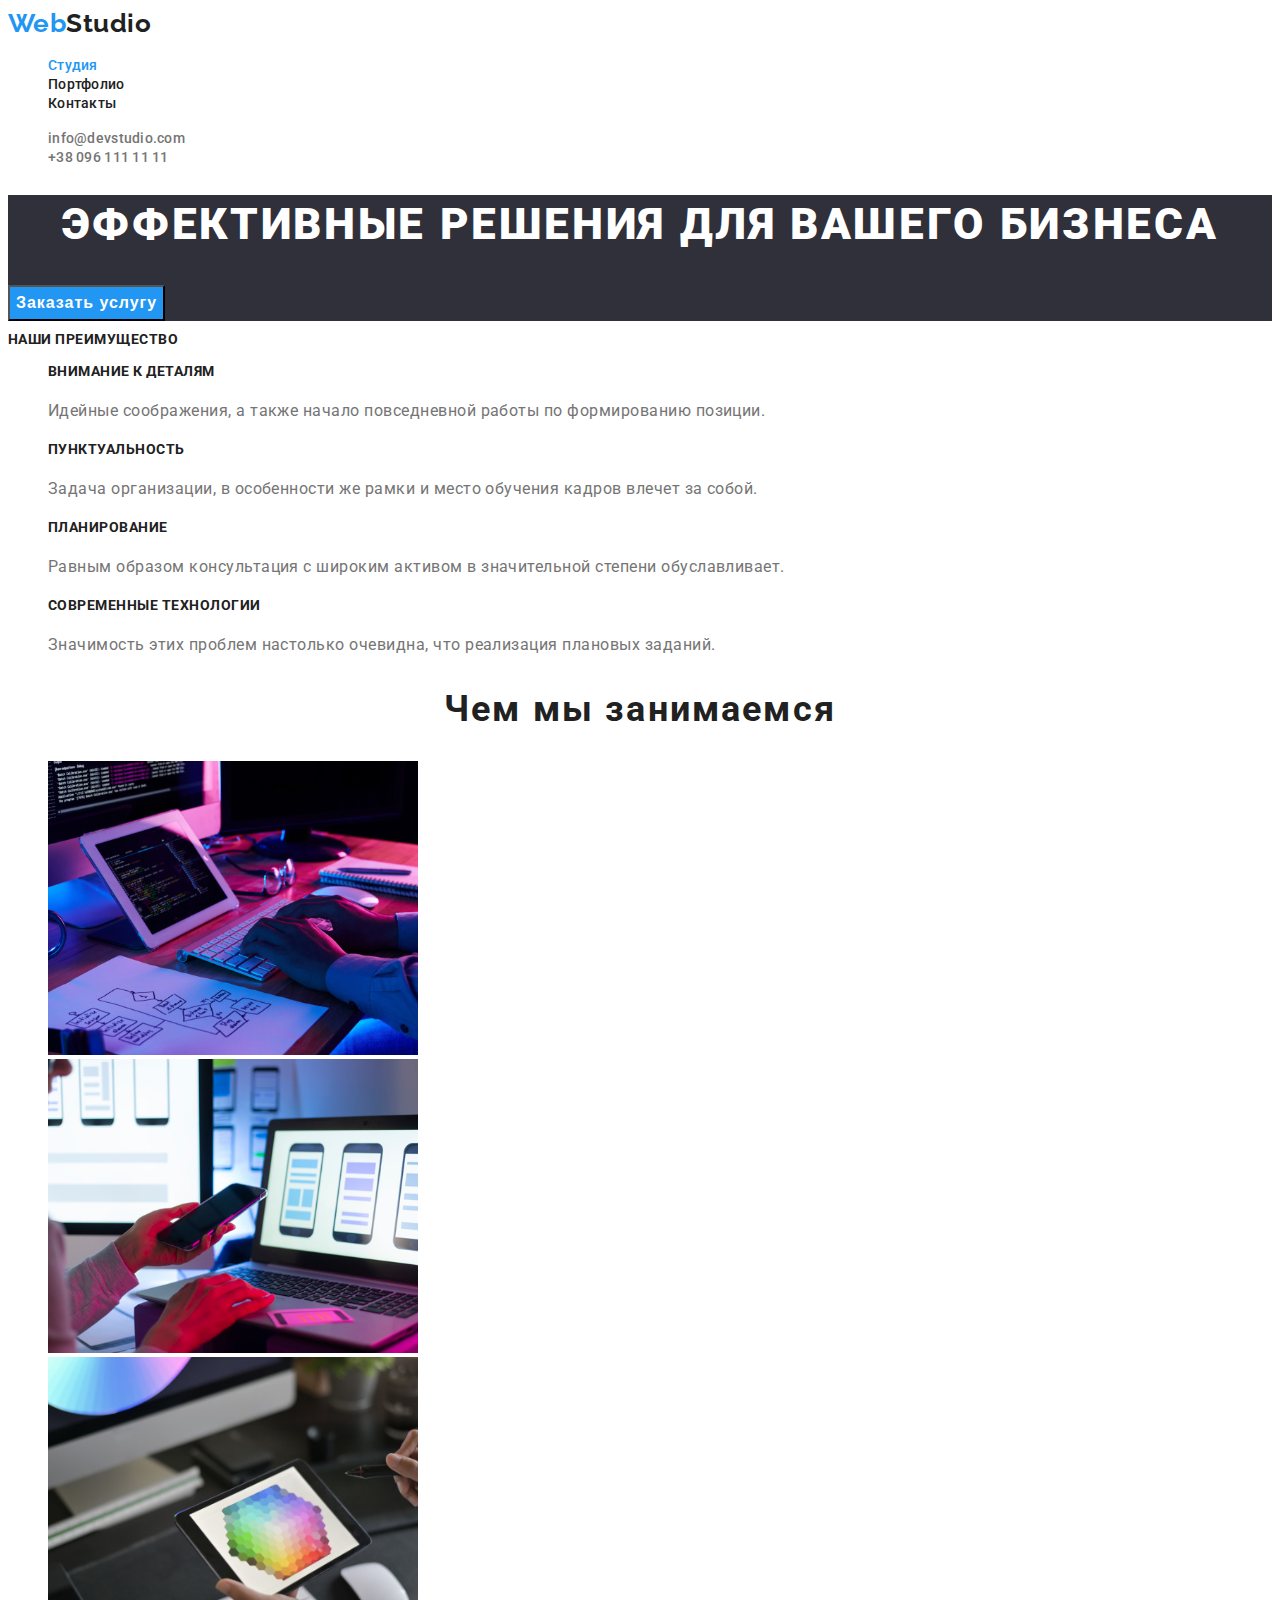
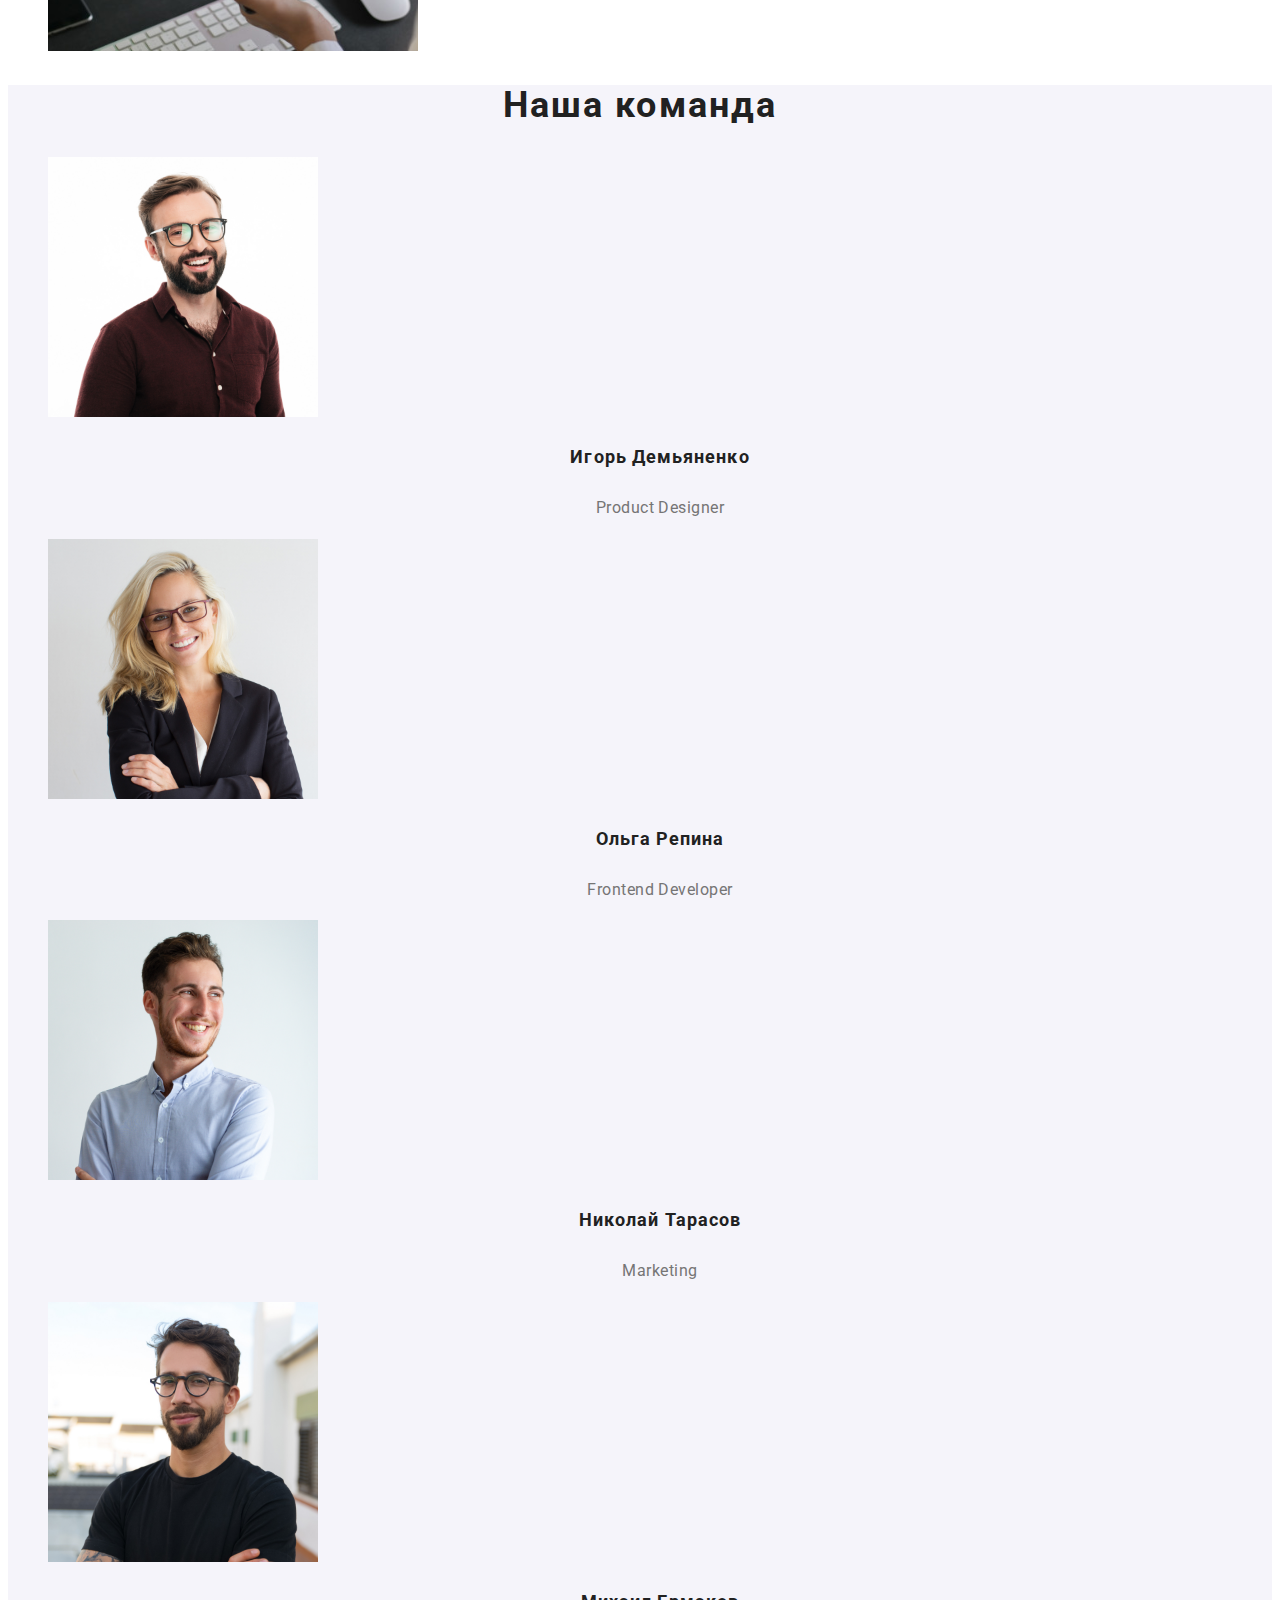
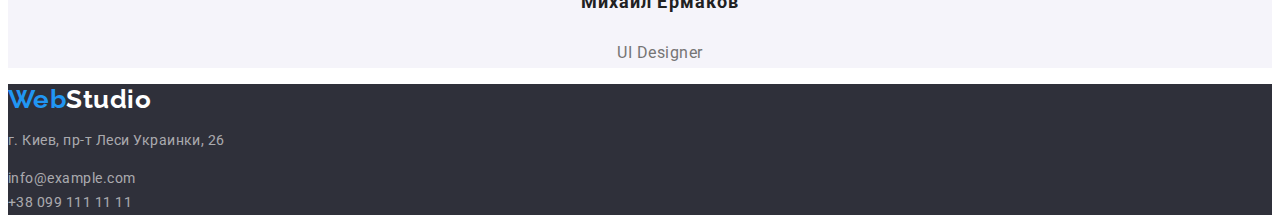
==== index.html @ 4882abe3 "Копи с ДЗ 2" ====
<!DOCTYPE html>
<html lang="ru">
<head>
    
    <meta charset="UTF-8">
    <meta name="viewport" content="width=device-width, initial-scale=1.0">
    <title>WebStudio</title>
    <link rel="stylesheet" href="https://cdnjs.cloudflare.com/ajax/libs/modern-normalize/1.0.0/modern-normalize.min.css"
        integrity="sha512-ISS7cAi1PEhQ8jnbJpJZMd29NlhNj4AWYyLOSp2CE/CsHxTCu+r+t0D2yoJudVrd0/8fTVPUVDzY5Tvli75u/g=="
        crossorigin="anonymous" />
    <link rel="preconnect" href="https://fonts.gstatic.com">
    <link href="https://fonts.googleapis.com/css2?family=Raleway:wght@700&family=Roboto:wght@400;500;700;900&display=swap"
        rel="stylesheet">
    <link rel="stylesheet" href="./css/styles.css">
    
</head>
<body>

    <!--Шапка-->

    <header>
        <nav class="nav">
            <a href="./index.html" class="nav-link-logo"><span class="logo">Web</span>Studio</a>

            <ul class="site-nav">
                <li><a href="./index.html" class="link current">Студия</a></li>
                <li><a href="./portfolio.html" class="link">Портфолио</a></li>
                <li><a href="/" class="link">Контакты</a></li>
            </ul>

        </nav>
            <ul class="auth-nav">
                <li><a href="mailto:info@devstudio.com" class="link">info@devstudio.com</a></li>
                <li><a href="tel:+380961111111" class="link">+38 096 111 11 11</a></li>
            </ul>
    </header>

    <main>
        
        <!--Герой-->
        <section class="hero">
            <h1 class="hero-title">Эффективные решения для вашего бизнеса</h1>
            <button class="hero-button">Заказать услугу</button>
        </section>

        <section class="section-advant">
            <h2 class="advant-title">Наши преимущество</h2>
            <ul>
                <li>
                    <h3 class="advant-title">Внимание к деталям</h3>
                    <p class="section-text">Идейные соображения, а также начало повседневной работы по формированию позиции.</p>
                </li>
                <li>
                    <h3 class="advant-title">Пунктуальность</h3>
                    <p class="section-text">Задача организации, в особенности же рамки и место обучения кадров влечет за собой.</p>
                </li>
                <li>
                    <h3 class="advant-title">Планирование</h3>
                    <p class="section-text">Равным образом консультация с широким активом в значительной степени обуславливает.</p>
                </li>
                <li>
                    <h3 class="advant-title">Современные технологии</h3>
                    <p class="section-text">Значимость этих проблем настолько очевидна, что реализация плановых заданий.</p>
                </li>
                
            </ul>
        </section>

        <!--Чем мы занимаемся-->

        <section class="section">
            <h2 class="section-title desc">Чем мы занимаемся</h2>

            <ul>
                <li>
                    <a href=""><img src="./images/img.svg" alt="Компания №1" width="370" height="294"></a>
                </li>
                <li>
                    <a href=""><img src="./images/img(1).svg" alt="Компания №2" width="370" height="294"></a>
                </li>
                <li>
                    <a href=""><img src="./images/img(2).svg" alt="Компания №3" width="370" height="294"></a>
                </li>
            </ul>
        </section>

        <!--Наша команда-->

        <section class="section-command">
            <h2 class="section-title desc">Наша команда</h2>

            <ul>
                <li>
                    <img src="./images/img.jpg" alt="Мужчина" width="270" height="260">
                    <h3 class="section-title section-name">Игорь Демьяненко</h3>
                    <p class="section-text section-work">Product Designer</p>
                </li>
                <li>
                    <img src="./images/img(1).jpg" alt="Женщина" width="270" height="260">
                    <h3 class="section-title section-name">Ольга Репина</h3>
                    <p class="section-text section-work">Frontend Developer</p>
                </li>
                <li>
                    <img src="./images/img(2).jpg" alt="Мужчина" width="270" height="260">
                    <h3 class="section-title section-name">Николай Тарасов</h3>
                    <p class="section-text section-work">Marketing</p>
                </li>
                <li>
                    <img src="./images/img(3).jpg" alt="Мужчина" width="270" height="260">
                    <h3 class="section-title section-name">Михаил Ермаков</h3>
                    <p class="section-text section-work">UI Designer</p>
                </li>
            </ul>
        </section>   
    </main>

    <!--Футер-->

    <footer class="footer">
        <a href="./index.html" class="nav-link-logo footer"><span class="logo">Web</span>Studio</a>
        <address class="address">
            <p class="footer-text">г. Киев, пр-т Леси Украинки, 26</p>
            <a href="mailto:info@example.com" class="footer-link">info@example.com</a>
            <br>
            <a href="tel:+380991111111" class="footer-link">+38 099 111 11 11</a>
        </address>
    </footer>
    
</body>
</html>
---- css/styles.css ----
/* цвет основной h2-h6 #212121;*/
/* цвет текста #757575 */
/* цвет фона шапки #FFFFFF;*/
/* цвет фона вторичный #2F303A;*/
/* цвет фона чем мы занимаемся #E5E5E5; */
/* цвет фона наша команда #F5F4FA; */
/* акцент #2196F3 */
/* подвал линки rgba(255, 255, 255, 0.6); */

/* Основные цвета */
:root {
  --primary-text-color: #212121;
  --title-text-color: #757575;
  --primary-white-color: #ffffff;
  --secondary-color: #2f303a;
  --secondary-fon-color: #e5e5e5;
  --accent-color: #2196f3;
  --secondary-command-color: #f5f4fa;
  --footer-link-color: rgba(255, 255, 255, 0.6);
}

/* Стили для index.html */

body {
  background-color: var(--primary-white-color);
  color: var(--title-text-color);
  font-family: Roboto, sans-serif;
  letter-spacing: 0.03em;
}

a {
  text-decoration: none;
}

ul {
  list-style: none;
}

/* Шапка */

/* главная навигация */

.link {
  color: var(--primary-text-color);
  font-weight: 500;
  font-size: 14px;
  line-height: 1.14;
  letter-spacing: 0.02em;
}

.current {
  color: var(--accent-color);
}

.nav-link-logo:hover,
.nav-link-logo:focus {
  color: var(--accent-color);
}

.nav-link-logo {
  color: var(--primary-text-color);
  font-family: Raleway;
  font-weight: 700;
  font-size: 26px;
  line-height: 1.19;
}

.logo {
  color: var(--accent-color);
  font-family: Raleway;
  font-weight: 700;
  font-size: 26px;
  line-height: 1.19;
}

.auth-nav .link {
  color: var(--title-text-color);
}

.link:hover,
.link:focus {
  color: var(--accent-color);
}

/* Герой */

.hero {
  background-color: var(--secondary-color);
}

.hero-title {
  color: var(--primary-white-color);
  font-weight: 900;
  font-size: 44px;
  line-height: 1.36;
  text-align: center;
  letter-spacing: 0.06em;
  text-transform: uppercase;
}

.hero-button {
  color: var(--primary-white-color);
  background-color: var(--accent-color);
  font-weight: 700;
  font-size: 16px;
  line-height: 1.87;
  display: flex;
  align-items: center;
  text-align: center;
  letter-spacing: 0.06em;
}

.hero-button:hover,
.hero-button:focus {
  color: var(--accent-color);
  background-color: var(--primary-white-color);
}

/* Блоки секции */

.advant-title {
  color: var(--primary-text-color);
  font-weight: 700;
  font-size: 14px;
  line-height: 1.14;
  text-transform: uppercase;
}

.section-text {
  color: var(--title-text-color);
  font-weight: 400;
  font-size: 14px;
  line-height: 1.71;
}

/* Наша команда */

.section-command {
  background-color: var(--secondary-command-color);
}

/* Чем мы занимаемся */

.section-title.desc {
  color: var(--primary-text-color);
  font-weight: 700;
  font-size: 36px;
  line-height: 1.16;
  text-align: center;
}

.section-name {
  color: var(--primary-text-color);
  font-weight: 500;
  font-size: 16px;
  line-height: 1.9;
  text-align: center;
}

.section-work {
  font-weight: 400;
  font-size: 16px;
  line-height: 1.19;
  text-align: center;
}

/* Подвал */

.footer {
  background-color: var(--secondary-color);
}

.address {
  font-style: normal;
}

.nav-link-logo.footer {
  color: var(--primary-white-color);
  font-family: Raleway;
  font-weight: 700;
  font-size: 26px;
  line-height: 1.19;
}

.nav-link-logo.footer:hover,
.nav-link-logo.footer:focus {
  color: var(--accent-color);
}

.footer-link {
  color: var(--footer-link-color);
  font-weight: 400;
  font-size: 14px;
  line-height: 1.71;
}

.footer-link:hover,
.footer-link:focus {
  color: var(--accent-color);
}

.footer-text {
  color: var(--footer-link-color);
  font-weight: 400;
  font-size: 14px;
  line-height: 1.71;
}

/* Стили для Портфолио */

/* Кнопки */
/* Фильтры */

.button {
  color: var(--primary-text-color);
  background-color: var(--secondary-command-color);
  font-weight: 500;
  font-size: 16px;
  line-height: 1.62;
}

.button:hover,
.button:focus {
  color: var(--primary-white-color);
  background-color: var(--accent-color);
}

/* Наши работы  */

.display {
  display: none;
}

.section-workcin {
  background-color: var(--secondary-command-color);
}

.section-title {
  color: var(--primary-text-color);
  font-weight: 700;
  font-size: 18px;
  line-height: 2;
  letter-spacing: 0.06em;
}

.section-text {
  color: var(--title-text-color);
  font-weight: 400;
  font-size: 16px;
  line-height: 1.87;
}

.work {
  font-weight: 400;
  font-size: 16px;
  line-height: 1.87;
}
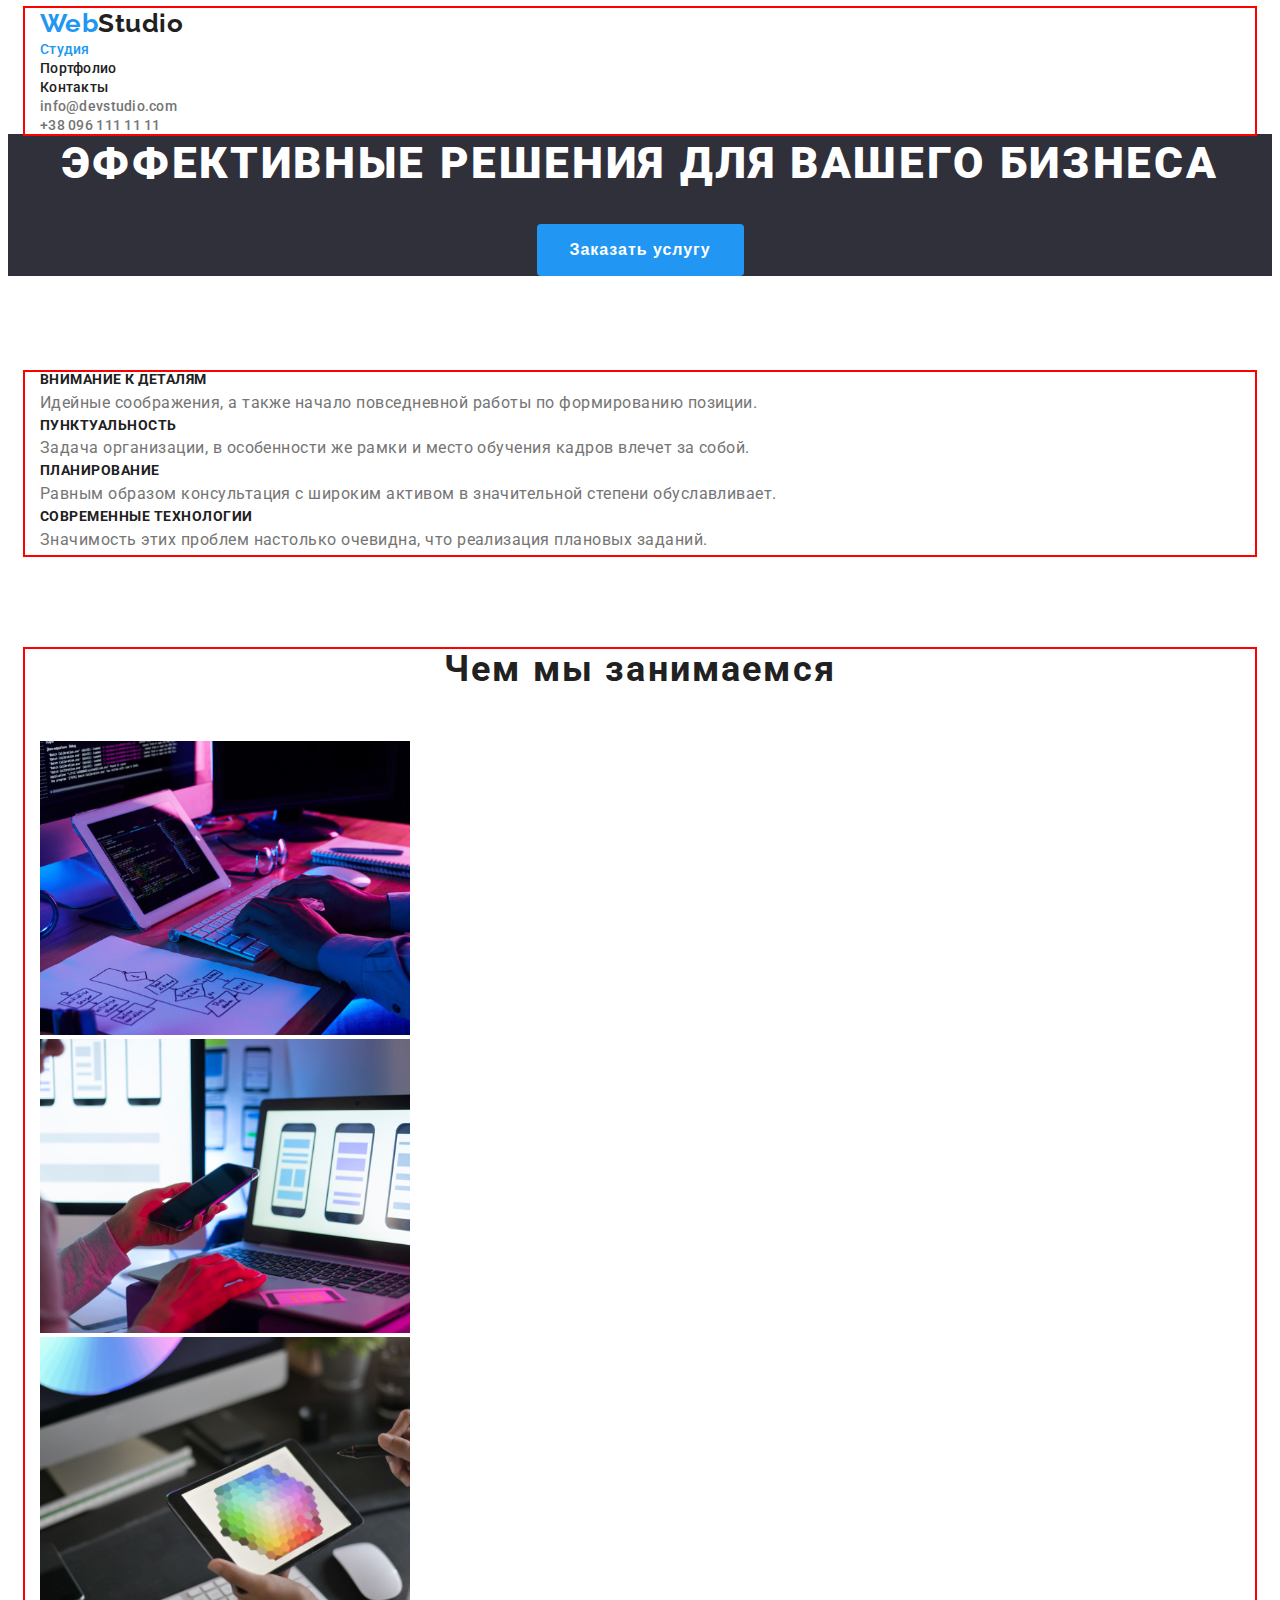
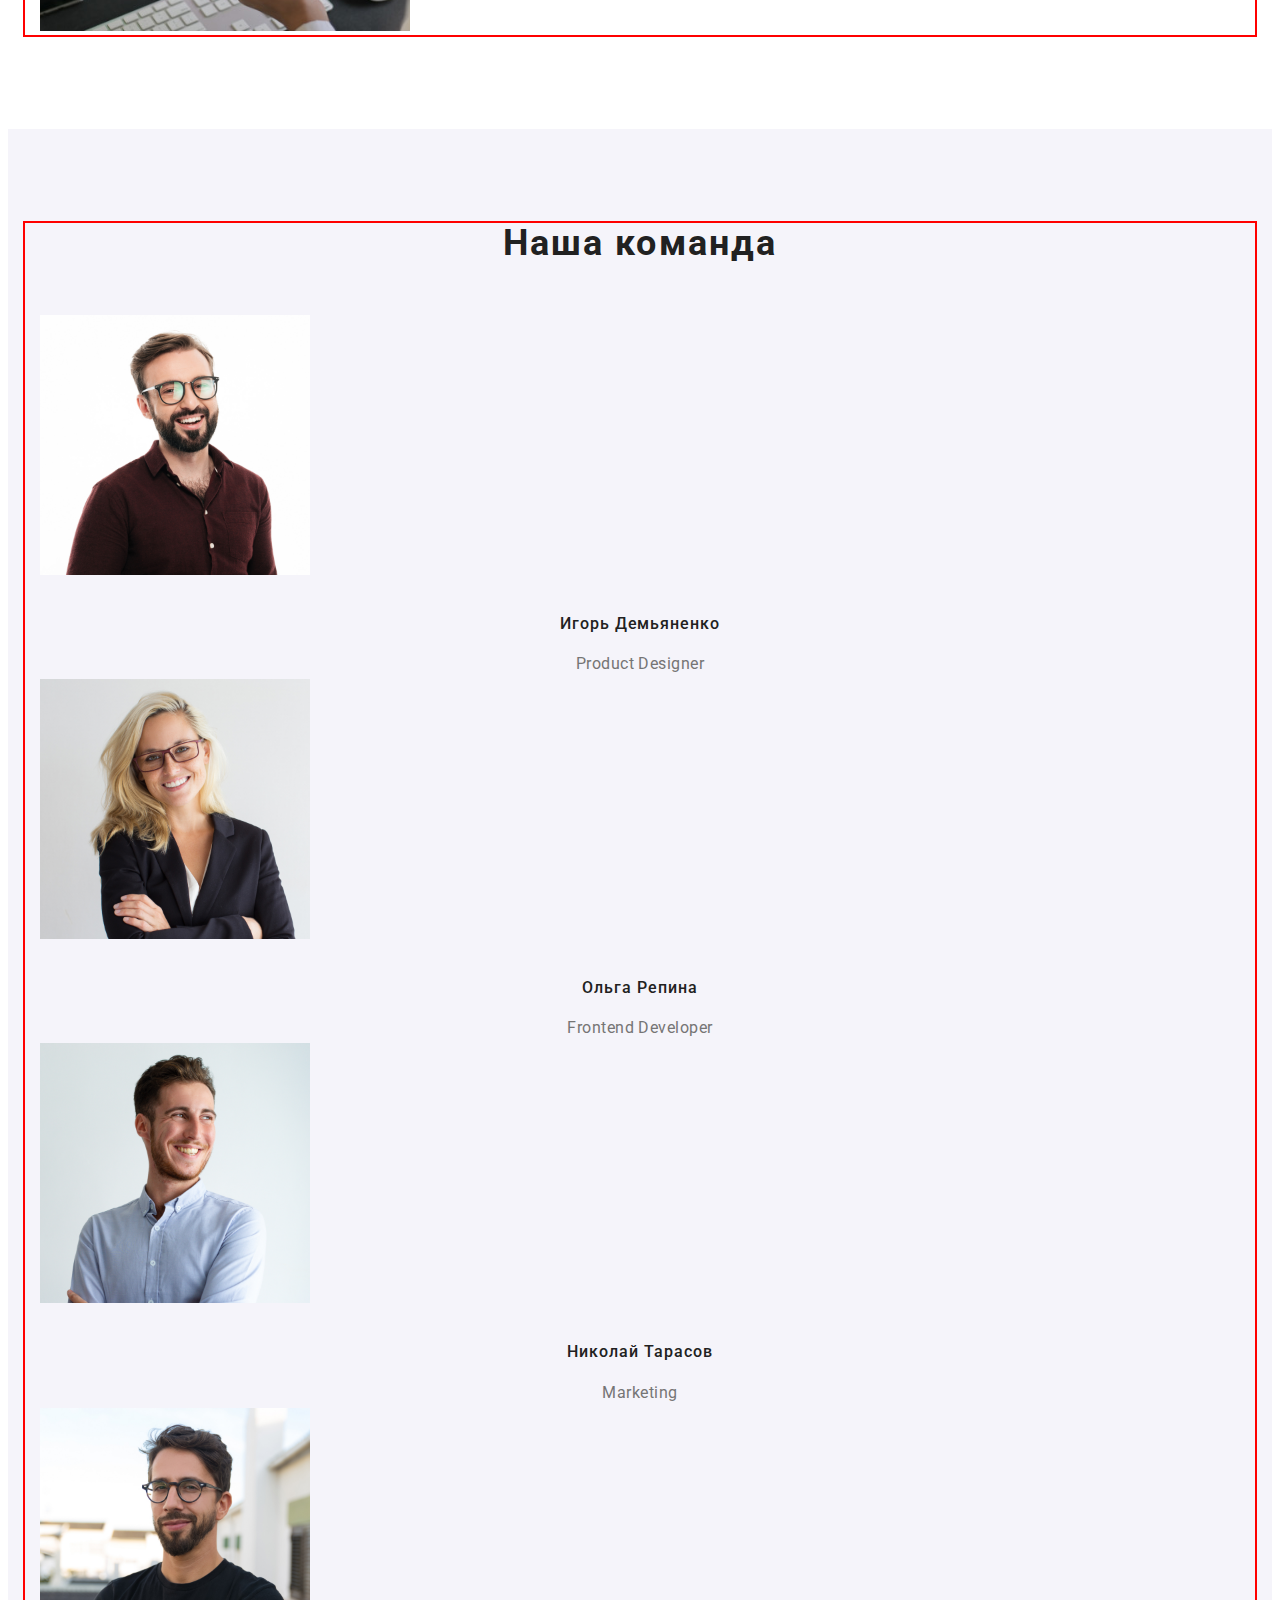
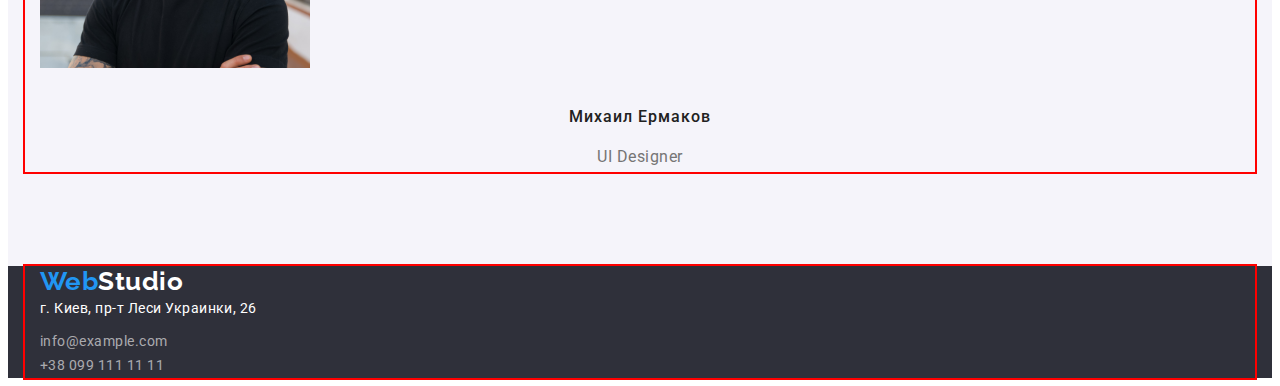
==== commit 9858bac5: "Проставил падинги и марджины" ====
--- a/index.html
+++ b/index.html
@@ -1,130 +1,204 @@
 <!DOCTYPE html>
 <html lang="ru">
-<head>
-    
-    <meta charset="UTF-8">
-    <meta name="viewport" content="width=device-width, initial-scale=1.0">
+  <head>
+    <meta charset="UTF-8" />
+    <meta name="viewport" content="width=device-width, initial-scale=1.0" />
     <title>WebStudio</title>
-    <link rel="stylesheet" href="https://cdnjs.cloudflare.com/ajax/libs/modern-normalize/1.0.0/modern-normalize.min.css"
-        integrity="sha512-ISS7cAi1PEhQ8jnbJpJZMd29NlhNj4AWYyLOSp2CE/CsHxTCu+r+t0D2yoJudVrd0/8fTVPUVDzY5Tvli75u/g=="
-        crossorigin="anonymous" />
-    <link rel="preconnect" href="https://fonts.gstatic.com">
-    <link href="https://fonts.googleapis.com/css2?family=Raleway:wght@700&family=Roboto:wght@400;500;700;900&display=swap"
-        rel="stylesheet">
-    <link rel="stylesheet" href="./css/styles.css">
-    
-</head>
-<body>
-
+    <link
+      href="https://fonts.googleapis.com/css2?family=Raleway:wght@700&family=Roboto:wght@400;500;700;900&display=swap"
+      rel="stylesheet"
+    />
+    <link
+      rel="stylesheet"
+      href="https://cdnjs.cloudflare.com/ajax/libs/modern-normalize/1.0.0/modern-normalize.min.css"
+      integrity="sha512-ISS7cAi1PEhQ8jnbJpJZMd29NlhNj4AWYyLOSp2CE/CsHxTCu+r+t0D2yoJudVrd0/8fTVPUVDzY5Tvli75u/g=="
+      crossorigin="anonymous"
+    />
+    <link rel="preconnect" href="https://fonts.gstatic.com" />
+
+    <link rel="stylesheet" href="./css/styles.css" />
+  </head>
+  <body>
     <!--Шапка-->
 
     <header>
-        <nav class="nav">
-            <a href="./index.html" class="nav-link-logo"><span class="logo">Web</span>Studio</a>
-
-            <ul class="site-nav">
-                <li><a href="./index.html" class="link current">Студия</a></li>
-                <li><a href="./portfolio.html" class="link">Портфолио</a></li>
-                <li><a href="/" class="link">Контакты</a></li>
-            </ul>
-
+      <div class="container">
+        <nav>
+          <a href="./index.html" class="nav-link-logo"
+            ><span class="logo">Web</span>Studio</a
+          >
+
+          <ul class="site-nav">
+            <li><a href="./index.html" class="link current">Студия</a></li>
+            <li><a href="./portfolio.html" class="link">Портфолио</a></li>
+            <li><a href="/" class="link">Контакты</a></li>
+          </ul>
         </nav>
-            <ul class="auth-nav">
-                <li><a href="mailto:info@devstudio.com" class="link">info@devstudio.com</a></li>
-                <li><a href="tel:+380961111111" class="link">+38 096 111 11 11</a></li>
-            </ul>
+        <ul class="auth-nav">
+          <li>
+            <a href="mailto:info@devstudio.com" class="link"
+              >info@devstudio.com</a
+            >
+          </li>
+          <li>
+            <a href="tel:+380961111111" class="link">+38 096 111 11 11</a>
+          </li>
+        </ul>
+      </div>
     </header>
 
     <main>
-        
-        <!--Герой-->
-        <section class="hero">
-            <h1 class="hero-title">Эффективные решения для вашего бизнеса</h1>
-            <button class="hero-button">Заказать услугу</button>
-        </section>
-
-        <section class="section-advant">
-            <h2 class="advant-title">Наши преимущество</h2>
-            <ul>
-                <li>
-                    <h3 class="advant-title">Внимание к деталям</h3>
-                    <p class="section-text">Идейные соображения, а также начало повседневной работы по формированию позиции.</p>
-                </li>
-                <li>
-                    <h3 class="advant-title">Пунктуальность</h3>
-                    <p class="section-text">Задача организации, в особенности же рамки и место обучения кадров влечет за собой.</p>
-                </li>
-                <li>
-                    <h3 class="advant-title">Планирование</h3>
-                    <p class="section-text">Равным образом консультация с широким активом в значительной степени обуславливает.</p>
-                </li>
-                <li>
-                    <h3 class="advant-title">Современные технологии</h3>
-                    <p class="section-text">Значимость этих проблем настолько очевидна, что реализация плановых заданий.</p>
-                </li>
-                
-            </ul>
-        </section>
-
-        <!--Чем мы занимаемся-->
-
-        <section class="section">
-            <h2 class="section-title desc">Чем мы занимаемся</h2>
-
-            <ul>
-                <li>
-                    <a href=""><img src="./images/img.svg" alt="Компания №1" width="370" height="294"></a>
-                </li>
-                <li>
-                    <a href=""><img src="./images/img(1).svg" alt="Компания №2" width="370" height="294"></a>
-                </li>
-                <li>
-                    <a href=""><img src="./images/img(2).svg" alt="Компания №3" width="370" height="294"></a>
-                </li>
-            </ul>
-        </section>
-
-        <!--Наша команда-->
-
-        <section class="section-command">
-            <h2 class="section-title desc">Наша команда</h2>
-
-            <ul>
-                <li>
-                    <img src="./images/img.jpg" alt="Мужчина" width="270" height="260">
-                    <h3 class="section-title section-name">Игорь Демьяненко</h3>
-                    <p class="section-text section-work">Product Designer</p>
-                </li>
-                <li>
-                    <img src="./images/img(1).jpg" alt="Женщина" width="270" height="260">
-                    <h3 class="section-title section-name">Ольга Репина</h3>
-                    <p class="section-text section-work">Frontend Developer</p>
-                </li>
-                <li>
-                    <img src="./images/img(2).jpg" alt="Мужчина" width="270" height="260">
-                    <h3 class="section-title section-name">Николай Тарасов</h3>
-                    <p class="section-text section-work">Marketing</p>
-                </li>
-                <li>
-                    <img src="./images/img(3).jpg" alt="Мужчина" width="270" height="260">
-                    <h3 class="section-title section-name">Михаил Ермаков</h3>
-                    <p class="section-text section-work">UI Designer</p>
-                </li>
-            </ul>
-        </section>   
+      <!--Герой-->
+      <section class="hero">
+        <h1 class="hero-title">Эффективные решения для вашего бизнеса</h1>
+        <button class="hero-button">Заказать услугу</button>
+      </section>
+
+      <section class="section-advant">
+        <div class="container">
+          <h2 class="advant-title"></h2>
+          <ul>
+            <li>
+              <h3 class="advant-title">Внимание к деталям</h3>
+              <p class="section-text">
+                Идейные соображения, а также начало повседневной работы по
+                формированию позиции.
+              </p>
+            </li>
+            <li>
+              <h3 class="advant-title">Пунктуальность</h3>
+              <p class="section-text">
+                Задача организации, в особенности же рамки и место обучения
+                кадров влечет за собой.
+              </p>
+            </li>
+            <li>
+              <h3 class="advant-title">Планирование</h3>
+              <p class="section-text">
+                Равным образом консультация с широким активом в значительной
+                степени обуславливает.
+              </p>
+            </li>
+            <li>
+              <h3 class="advant-title">Современные технологии</h3>
+              <p class="section-text">
+                Значимость этих проблем настолько очевидна, что реализация
+                плановых заданий.
+              </p>
+            </li>
+          </ul>
+        </div>
+      </section>
+
+      <!--Чем мы занимаемся-->
+
+      <section class="section">
+        <div class="container">
+          <h2 class="section-title desc">Чем мы занимаемся</h2>
+          <ul>
+            <li>
+              <a href=""
+                ><img
+                  src="./images/img.svg"
+                  alt="Компания №1"
+                  width="370"
+                  height="294"
+              /></a>
+            </li>
+            <li>
+              <a href=""
+                ><img
+                  src="./images/img(1).svg"
+                  alt="Компания №2"
+                  width="370"
+                  height="294"
+              /></a>
+            </li>
+            <li>
+              <a href=""
+                ><img
+                  src="./images/img(2).svg"
+                  alt="Компания №3"
+                  width="370"
+                  height="294"
+              /></a>
+            </li>
+          </ul>
+        </div>
+      </section>
+
+      <!--Наша команда-->
+
+      <section class="section-command">
+        <div class="container">
+          <h2 class="section-title desc">Наша команда</h2>
+
+          <ul>
+            <li>
+              <img
+                class="img"
+                src="./images/img.jpg"
+                alt="Мужчина"
+                width="270"
+                height="260"
+              />
+              <h3 class="section-title section-name">Игорь Демьяненко</h3>
+              <p class="section-text section-work">Product Designer</p>
+            </li>
+            <li>
+              <img
+                class="img"
+                src="./images/img(1).jpg"
+                alt="Женщина"
+                width="270"
+                height="260"
+              />
+              <h3 class="section-title section-name">Ольга Репина</h3>
+              <p class="section-text section-work">Frontend Developer</p>
+            </li>
+            <li>
+              <img
+                class="img"
+                src="./images/img(2).jpg"
+                alt="Мужчина"
+                width="270"
+                height="260"
+              />
+              <h3 class="section-title section-name">Николай Тарасов</h3>
+              <p class="section-text section-work">Marketing</p>
+            </li>
+            <li>
+              <img
+                class="img"
+                src="./images/img(3).jpg"
+                alt="Мужчина"
+                width="270"
+                height="260"
+              />
+              <h3 class="section-title section-name">Михаил Ермаков</h3>
+              <p class="section-text section-work">UI Designer</p>
+            </li>
+          </ul>
+        </div>
+      </section>
     </main>
 
     <!--Футер-->
 
     <footer class="footer">
-        <a href="./index.html" class="nav-link-logo footer"><span class="logo">Web</span>Studio</a>
+      <div class="container">
+        <a href="./index.html" class="nav-link-logo footer"
+          ><span class="logo">Web</span>Studio</a
+        >
         <address class="address">
-            <p class="footer-text">г. Киев, пр-т Леси Украинки, 26</p>
-            <a href="mailto:info@example.com" class="footer-link">info@example.com</a>
-            <br>
-            <a href="tel:+380991111111" class="footer-link">+38 099 111 11 11</a>
+          <p class="footer-text">г. Киев, пр-т Леси Украинки, 26</p>
+          <a href="mailto:info@example.com" class="footer-link"
+            >info@example.com</a
+          >
+          <br />
+          <a href="tel:+380991111111" class="footer-link">+38 099 111 11 11</a>
         </address>
+      </div>
     </footer>
-    
-</body>
-</html>+  </body>
+</html>
--- a/css/styles.css
+++ b/css/styles.css
@@ -33,12 +33,23 @@
 }
 
 ul {
+  margin: 0;
+  padding: 0;
   list-style: none;
 }
 
 /* Шапка */
 
 /* главная навигация */
+
+.container {
+  margin-left: auto;
+  margin-right: auto;
+  width: 1200px;
+  padding: 0 15px;
+
+  outline: 2px solid red;
+}
 
 .link {
   color: var(--primary-text-color);
@@ -86,19 +97,29 @@
 
 .hero {
   background-color: var(--secondary-color);
+  text-align: center;
 }
 
 .hero-title {
+  margin-top: 0;
+  margin-bottom: 30px;
+
   color: var(--primary-white-color);
   font-weight: 900;
   font-size: 44px;
   line-height: 1.36;
-  text-align: center;
   letter-spacing: 0.06em;
   text-transform: uppercase;
 }
 
 .hero-button {
+  display: inline-block;
+  border: 1px solid transparent;
+  text-align: center;
+  min-width: 200px;
+  border-radius: 4px;
+  padding: 10px 32px;
+
   color: var(--primary-white-color);
   background-color: var(--accent-color);
   font-weight: 700;
@@ -106,19 +127,31 @@
   line-height: 1.87;
   display: flex;
   align-items: center;
-  text-align: center;
   letter-spacing: 0.06em;
+
+  display: inline-block;
+  text-align: center;
+
+  cursor: pointer;
 }
 
 .hero-button:hover,
 .hero-button:focus {
   color: var(--accent-color);
   background-color: var(--primary-white-color);
+  border: 1px solid transparent;
 }
 
 /* Блоки секции */
 
+.section-advant {
+  padding-top: 96px;
+  padding-bottom: 94px;
+}
+
 .advant-title {
+  margin: 0;
+
   color: var(--primary-text-color);
   font-weight: 700;
   font-size: 14px;
@@ -127,6 +160,8 @@
 }
 
 .section-text {
+  margin: 0;
+
   color: var(--title-text-color);
   font-weight: 400;
   font-size: 14px;
@@ -136,12 +171,22 @@
 /* Наша команда */
 
 .section-command {
+  padding-top: 94px;
+  padding-bottom: 94px;
+
   background-color: var(--secondary-command-color);
 }
 
 /* Чем мы занимаемся */
 
+.section {
+  padding-bottom: 94px;
+}
+
 .section-title.desc {
+  margin: 0;
+  margin-bottom: 50px;
+
   color: var(--primary-text-color);
   font-weight: 700;
   font-size: 36px;
@@ -149,7 +194,14 @@
   text-align: center;
 }
 
-.section-name {
+.img {
+  margin-bottom: 30px;
+}
+
+.section-title.section-name {
+  margin: 0;
+  margin-bottom: 10px;
+
   color: var(--primary-text-color);
   font-weight: 500;
   font-size: 16px;
@@ -200,7 +252,10 @@
 }
 
 .footer-text {
-  color: var(--footer-link-color);
+  margin: 0;
+  padding-bottom: 9px;
+
+  color: var(--primary-white-color);
   font-weight: 400;
   font-size: 14px;
   line-height: 1.71;
@@ -212,16 +267,25 @@
 /* Фильтры */
 
 .button {
+  border-radius: 4px;
+  padding: 6px 22px;
+  display: inline-block;
+  text-align: center;
+  border-color: transparent;
+  min-height: 38px;
+
   color: var(--primary-text-color);
   background-color: var(--secondary-command-color);
   font-weight: 500;
   font-size: 16px;
   line-height: 1.62;
+
+  cursor: pointer;
 }
 
 .button:hover,
 .button:focus {
-  color: var(--primary-white-color);
+  color: var(--secondary-command-color);
   background-color: var(--accent-color);
 }
 
@@ -232,10 +296,16 @@
 }
 
 .section-workcin {
-  background-color: var(--secondary-command-color);
+  padding-top: 94px;
+  padding-bottom: 94px;
+
+  background-color: var(--secondary-fon-color);
 }
 
 .section-title {
+  margin: 0;
+  margin-bottom: 4px;
+
   color: var(--primary-text-color);
   font-weight: 700;
   font-size: 18px;
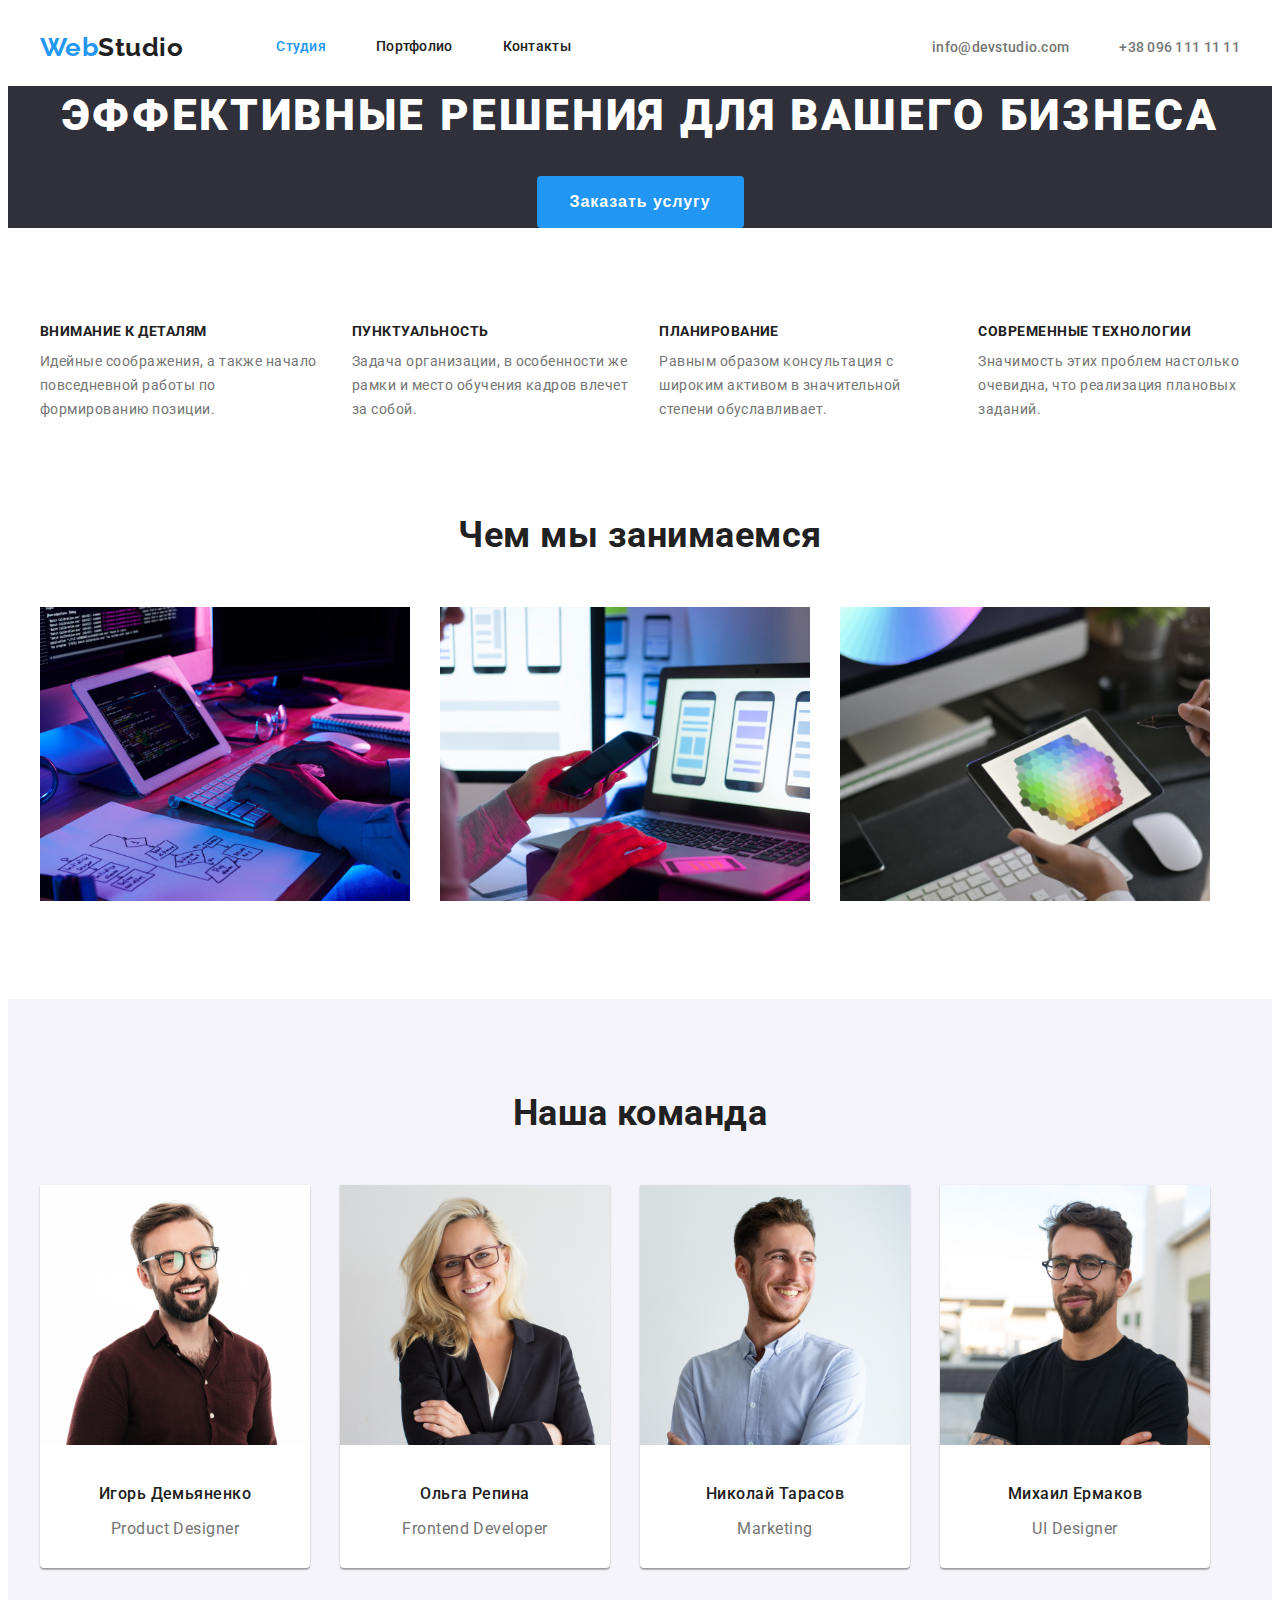
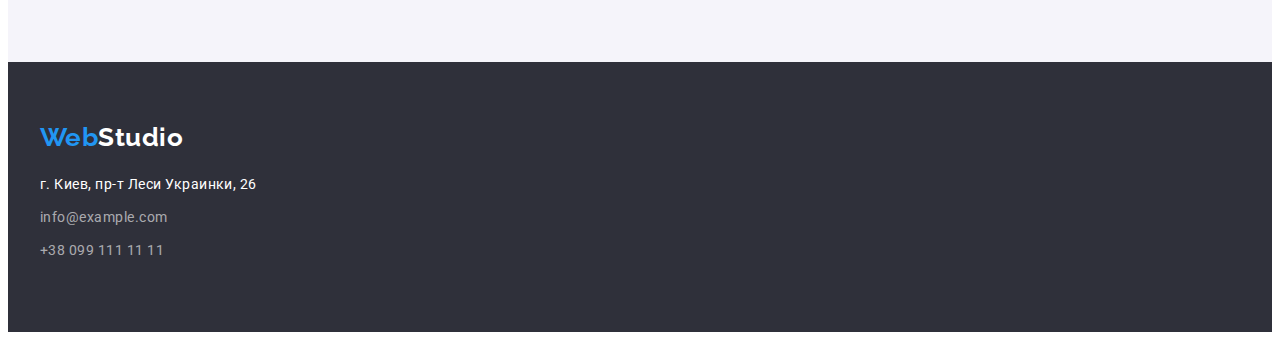
==== commit 02d27bb6: "закончил ДЗ-3" ====
--- a/index.html
+++ b/index.html
@@ -22,25 +22,28 @@
     <!--Шапка-->
 
     <header>
-      <div class="container">
-        <nav>
-          <a href="./index.html" class="nav-link-logo"
-            ><span class="logo">Web</span>Studio</a
-          >
-
-          <ul class="site-nav">
-            <li><a href="./index.html" class="link current">Студия</a></li>
-            <li><a href="./portfolio.html" class="link">Портфолио</a></li>
-            <li><a href="/" class="link">Контакты</a></li>
-          </ul>
-        </nav>
-        <ul class="auth-nav">
-          <li>
+      <div class="container main-nav">
+        <a href="./index.html" class="nav-link-logo"
+          ><span class="logo">Web</span>Studio</a
+        >
+
+        <ul class="site-nav ul">
+          <li class="item">
+            <a href="./index.html" class="link current">Студия</a>
+          </li>
+          <li class="item">
+            <a href="./portfolio.html" class="link">Портфолио</a>
+          </li>
+          <li class="item"><a href="/" class="link">Контакты</a></li>
+        </ul>
+
+        <ul class="auth-nav ul">
+          <li class="item">
             <a href="mailto:info@devstudio.com" class="link"
               >info@devstudio.com</a
             >
           </li>
-          <li>
+          <li class="item">
             <a href="tel:+380961111111" class="link">+38 096 111 11 11</a>
           </li>
         </ul>
@@ -56,37 +59,39 @@
 
       <section class="section-advant">
         <div class="container">
-          <h2 class="advant-title"></h2>
-          <ul>
-            <li>
-              <h3 class="advant-title">Внимание к деталям</h3>
-              <p class="section-text">
-                Идейные соображения, а также начало повседневной работы по
-                формированию позиции.
-              </p>
-            </li>
-            <li>
-              <h3 class="advant-title">Пунктуальность</h3>
-              <p class="section-text">
-                Задача организации, в особенности же рамки и место обучения
-                кадров влечет за собой.
-              </p>
-            </li>
-            <li>
-              <h3 class="advant-title">Планирование</h3>
-              <p class="section-text">
-                Равным образом консультация с широким активом в значительной
-                степени обуславливает.
-              </p>
-            </li>
-            <li>
-              <h3 class="advant-title">Современные технологии</h3>
-              <p class="section-text">
-                Значимость этих проблем настолько очевидна, что реализация
-                плановых заданий.
-              </p>
-            </li>
-          </ul>
+          <h2 class="vizually-hidden"></h2>
+          <div class="main-nav">
+            <ul class="main-item ul">
+              <li class="item">
+                <h3 class="advant-title">Внимание к деталям</h3>
+                <p class="section-text">
+                  Идейные соображения, а также начало повседневной работы по
+                  формированию позиции.
+                </p>
+              </li>
+              <li class="item">
+                <h3 class="advant-title">Пунктуальность</h3>
+                <p class="section-text">
+                  Задача организации, в особенности же рамки и место обучения
+                  кадров влечет за собой.
+                </p>
+              </li>
+              <li class="item">
+                <h3 class="advant-title">Планирование</h3>
+                <p class="section-text">
+                  Равным образом консультация с широким активом в значительной
+                  степени обуславливает.
+                </p>
+              </li>
+              <li class="item">
+                <h3 class="advant-title">Современные технологии</h3>
+                <p class="section-text">
+                  Значимость этих проблем настолько очевидна, что реализация
+                  плановых заданий.
+                </p>
+              </li>
+            </ul>
+          </div>
         </div>
       </section>
 
@@ -95,7 +100,7 @@
       <section class="section">
         <div class="container">
           <h2 class="section-title desc">Чем мы занимаемся</h2>
-          <ul>
+          <ul class="link-flex ul">
             <li>
               <a href=""
                 ><img
@@ -133,8 +138,8 @@
         <div class="container">
           <h2 class="section-title desc">Наша команда</h2>
 
-          <ul>
-            <li>
+          <ul class="command-flex ul">
+            <li class="flex">
               <img
                 class="img"
                 src="./images/img.jpg"
@@ -145,7 +150,7 @@
               <h3 class="section-title section-name">Игорь Демьяненко</h3>
               <p class="section-text section-work">Product Designer</p>
             </li>
-            <li>
+            <li class="flex">
               <img
                 class="img"
                 src="./images/img(1).jpg"
@@ -156,7 +161,7 @@
               <h3 class="section-title section-name">Ольга Репина</h3>
               <p class="section-text section-work">Frontend Developer</p>
             </li>
-            <li>
+            <li class="flex">
               <img
                 class="img"
                 src="./images/img(2).jpg"
@@ -167,7 +172,7 @@
               <h3 class="section-title section-name">Николай Тарасов</h3>
               <p class="section-text section-work">Marketing</p>
             </li>
-            <li>
+            <li class="flex">
               <img
                 class="img"
                 src="./images/img(3).jpg"
@@ -190,13 +195,16 @@
         <a href="./index.html" class="nav-link-logo footer"
           ><span class="logo">Web</span>Studio</a
         >
-        <address class="address">
+
+        <address class="address footer-flex">
           <p class="footer-text">г. Киев, пр-т Леси Украинки, 26</p>
           <a href="mailto:info@example.com" class="footer-link"
             >info@example.com</a
           >
-          <br />
-          <a href="tel:+380991111111" class="footer-link">+38 099 111 11 11</a>
+
+          <a href="tel:+380991111111" class="footer-link c"
+            >+38 099 111 11 11</a
+          >
         </address>
       </div>
     </footer>
--- a/css/styles.css
+++ b/css/styles.css
@@ -32,23 +32,28 @@
   text-decoration: none;
 }
 
-ul {
+/* Утилиты */
+
+.ul {
   margin: 0;
   padding: 0;
   list-style: none;
 }
-
-/* Шапка */
-
-/* главная навигация */
 
 .container {
   margin-left: auto;
   margin-right: auto;
   width: 1200px;
   padding: 0 15px;
-
-  outline: 2px solid red;
+}
+
+/* Шапка */
+
+/* главная навигация */
+
+.main-nav {
+  display: flex;
+  align-items: center;
 }
 
 .link {
@@ -82,6 +87,30 @@
   font-weight: 700;
   font-size: 26px;
   line-height: 1.19;
+}
+
+.site-nav {
+  display: flex;
+  margin-left: 93px;
+}
+
+.site-nav .link {
+  display: block;
+  padding-top: 31px;
+  padding-bottom: 31px;
+}
+
+.site-nav .item + .item {
+  margin-left: 50px;
+}
+
+.auth-nav {
+  display: flex;
+  margin-left: auto;
+}
+
+.auth-nav .item + .item {
+  margin-left: 50px;
 }
 
 .auth-nav .link {
@@ -144,13 +173,25 @@
 
 /* Блоки секции */
 
+/* Наши приемущества */
+
 .section-advant {
   padding-top: 96px;
   padding-bottom: 94px;
 }
 
+.main-item {
+  display: flex;
+  margin: -15px;
+}
+
+.main-item .item {
+  margin: 15px;
+}
+
 .advant-title {
   margin: 0;
+  margin-bottom: 10px;
 
   color: var(--primary-text-color);
   font-weight: 700;
@@ -159,7 +200,7 @@
   text-transform: uppercase;
 }
 
-.section-text {
+.section-advant .section-text {
   margin: 0;
 
   color: var(--title-text-color);
@@ -168,65 +209,113 @@
   line-height: 1.71;
 }
 
+/* Чем мы занимаемся */
+
+.section {
+  padding-bottom: 94px;
+
+  text-align: center;
+}
+
+.section-title.desc {
+  margin: 0;
+  margin-bottom: 50px;
+
+  color: var(--primary-text-color);
+  font-weight: 700;
+  font-size: 36px;
+  line-height: 1.16;
+  text-align: center;
+}
+
+.link-flex {
+  display: flex;
+  margin: -15px;
+}
+
+.link-flex > li {
+  margin: 15px;
+}
+
+.img {
+  margin-bottom: 30px;
+}
+
+.section-title.section-name {
+  margin: 0;
+  margin-bottom: 10px;
+
+  color: var(--primary-text-color);
+  font-weight: 500;
+  font-size: 16px;
+  line-height: 1.9;
+  text-align: center;
+}
+
+.section-command .section-work {
+  margin: 0;
+
+  font-weight: 400;
+  font-size: 16px;
+  line-height: 1.19;
+  text-align: center;
+}
+
 /* Наша команда */
 
 .section-command {
   padding-top: 94px;
   padding-bottom: 94px;
 
+  text-align: center;
   background-color: var(--secondary-command-color);
 }
 
-/* Чем мы занимаемся */
-
-.section {
-  padding-bottom: 94px;
-}
-
-.section-title.desc {
-  margin: 0;
-  margin-bottom: 50px;
-
-  color: var(--primary-text-color);
-  font-weight: 700;
-  font-size: 36px;
-  line-height: 1.16;
-  text-align: center;
-}
-
-.img {
-  margin-bottom: 30px;
-}
-
-.section-title.section-name {
-  margin: 0;
-  margin-bottom: 10px;
-
-  color: var(--primary-text-color);
-  font-weight: 500;
-  font-size: 16px;
-  line-height: 1.9;
-  text-align: center;
+.command-flex {
+  display: flex;
+  margin: -15px;
+}
+
+.container .flex {
+  margin: 15px;
+  width: 270px;
+
+  background-color: var(--primary-white-color);
+  box-shadow: 0px 1px 3px rgba(0, 0, 0, 0.12), 0px 1px 1px rgba(0, 0, 0, 0.14),
+    0px 2px 1px rgba(0, 0, 0, 0.2);
+  border-radius: 0px 0px 4px 4px;
 }
 
 .section-work {
-  font-weight: 400;
-  font-size: 16px;
-  line-height: 1.19;
-  text-align: center;
+  padding-bottom: 30px;
 }
 
 /* Подвал */
 
 .footer {
+  padding: 0;
+
   background-color: var(--secondary-color);
 }
 
+.footer-flex {
+  display: flex;
+  flex-direction: column;
+}
+
 .address {
+  padding: 0;
+  padding-bottom: 60px;
+
   font-style: normal;
 }
 
 .nav-link-logo.footer {
+  margin: 0px;
+  padding-top: 60px;
+  padding-bottom: 20px;
+  display: inline-block;
+
   color: var(--primary-white-color);
   font-family: Raleway;
   font-weight: 700;
@@ -240,12 +329,18 @@
 }
 
 .footer-link {
+  margin-bottom: 9px;
+
   color: var(--footer-link-color);
   font-weight: 400;
   font-size: 14px;
   line-height: 1.71;
 }
 
+.address-link {
+  margin: 0;
+}
+
 .footer-link:hover,
 .footer-link:focus {
   color: var(--accent-color);
@@ -253,7 +348,7 @@
 
 .footer-text {
   margin: 0;
-  padding-bottom: 9px;
+  margin-bottom: 9px;
 
   color: var(--primary-white-color);
   font-weight: 400;
@@ -288,11 +383,28 @@
   color: var(--secondary-command-color);
   background-color: var(--accent-color);
 }
+/* Флекс бокс */
+
+.nav-button {
+  display: flex;
+  margin-left: 0;
+  margin-bottom: 50px;
+  justify-content: center;
+}
+
+.nav-button .btn-flex + .btn-flex {
+  display: block;
+  margin-left: 8px;
+}
 
 /* Наши работы  */
 
-.display {
-  display: none;
+.vizually-hidden {
+  position: absolute;
+  clip: rect(0 0 0 0);
+  width: 1px;
+  height: 1px;
+  margin: -1px;
 }
 
 .section-workcin {
@@ -302,9 +414,10 @@
   background-color: var(--secondary-fon-color);
 }
 
-.section-title {
+.section-workcin .section-title {
   margin: 0;
   margin-bottom: 4px;
+  margin-left: 24px;
 
   color: var(--primary-text-color);
   font-weight: 700;
@@ -314,14 +427,31 @@
 }
 
 .section-text {
+  margin: 0;
+  margin-bottom: 20px;
+  margin-left: 24px;
+
   color: var(--title-text-color);
   font-weight: 400;
   font-size: 16px;
   line-height: 1.87;
 }
 
-.work {
-  font-weight: 400;
-  font-size: 16px;
-  line-height: 1.87;
-}
+/* Пик бокс флекс */
+
+.pic-box {
+  display: flex;
+  flex-wrap: wrap;
+  margin: -13px;
+}
+.pic-flex {
+  margin: 13px;
+
+  box-sizing: border-box;
+  background: #ffffff;
+  border: 1px solid #eeeeee;
+}
+
+.pic {
+  margin-bottom: 30px;
+}
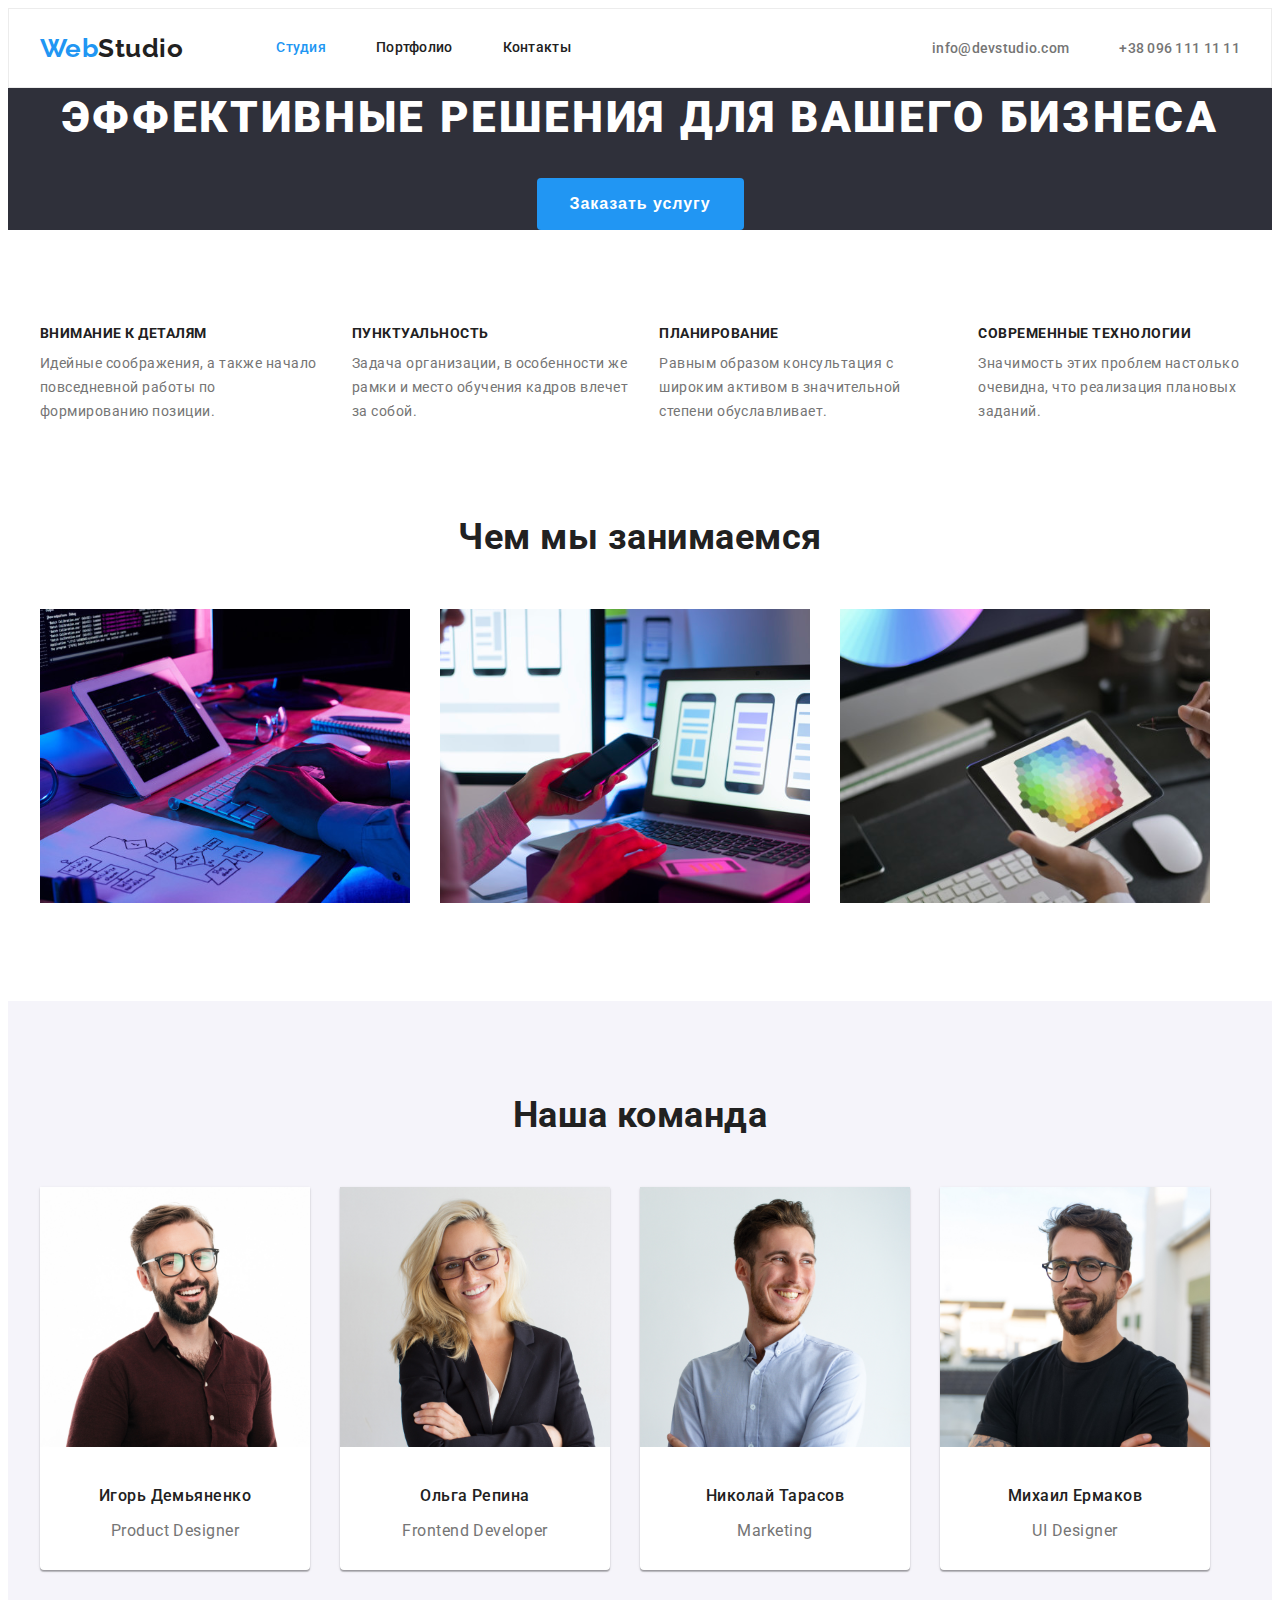
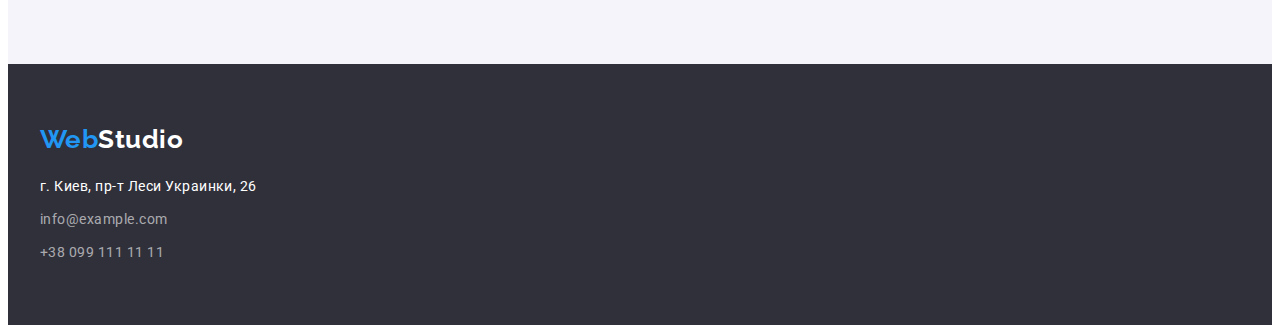
==== commit 62afcdb5: "сам пофиксил" ====
--- a/index.html
+++ b/index.html
@@ -202,7 +202,7 @@
             >info@example.com</a
           >
 
-          <a href="tel:+380991111111" class="footer-link c"
+          <a href="tel:+380991111111" class="footer-link address-link"
             >+38 099 111 11 11</a
           >
         </address>
--- a/css/styles.css
+++ b/css/styles.css
@@ -28,6 +28,10 @@
   letter-spacing: 0.03em;
 }
 
+header {
+  border: 1px solid #ececec;
+}
+
 a {
   text-decoration: none;
 }
@@ -45,6 +49,14 @@
   margin-right: auto;
   width: 1200px;
   padding: 0 15px;
+}
+
+.vizually-hidden {
+  position: absolute;
+  clip: rect(0 0 0 0);
+  width: 1px;
+  height: 1px;
+  margin: -1px;
 }
 
 /* Шапка */
@@ -254,6 +266,7 @@
 
 .section-command .section-work {
   margin: 0;
+  margin-bottom: 30px;
 
   font-weight: 400;
   font-size: 16px;
@@ -286,10 +299,6 @@
   border-radius: 0px 0px 4px 4px;
 }
 
-.section-work {
-  padding-bottom: 30px;
-}
-
 /* Подвал */
 
 .footer {
@@ -313,7 +322,7 @@
 .nav-link-logo.footer {
   margin: 0px;
   padding-top: 60px;
-  padding-bottom: 20px;
+  margin-bottom: 20px;
   display: inline-block;
 
   color: var(--primary-white-color);
@@ -399,14 +408,6 @@
 
 /* Наши работы  */
 
-.vizually-hidden {
-  position: absolute;
-  clip: rect(0 0 0 0);
-  width: 1px;
-  height: 1px;
-  margin: -1px;
-}
-
 .section-workcin {
   padding-top: 94px;
   padding-bottom: 94px;
@@ -417,7 +418,6 @@
 .section-workcin .section-title {
   margin: 0;
   margin-bottom: 4px;
-  margin-left: 24px;
 
   color: var(--primary-text-color);
   font-weight: 700;
@@ -428,8 +428,6 @@
 
 .section-text {
   margin: 0;
-  margin-bottom: 20px;
-  margin-left: 24px;
 
   color: var(--title-text-color);
   font-weight: 400;
@@ -442,16 +440,22 @@
 .pic-box {
   display: flex;
   flex-wrap: wrap;
-  margin: -13px;
+  margin: -15px;
 }
 .pic-flex {
-  margin: 13px;
-
-  box-sizing: border-box;
+  margin: 15px;
+}
+
+.pic {
+  display: block;
+}
+
+.cards {
+  display: block;
+  padding: 20px 24px;
+
+  border-left: 1px solid #eeeeee;
+  border-right: 1px solid #eeeeee;
+  border-bottom: 1px solid #eeeeee;
   background: #ffffff;
-  border: 1px solid #eeeeee;
-}
-
-.pic {
-  margin-bottom: 30px;
-}
+}
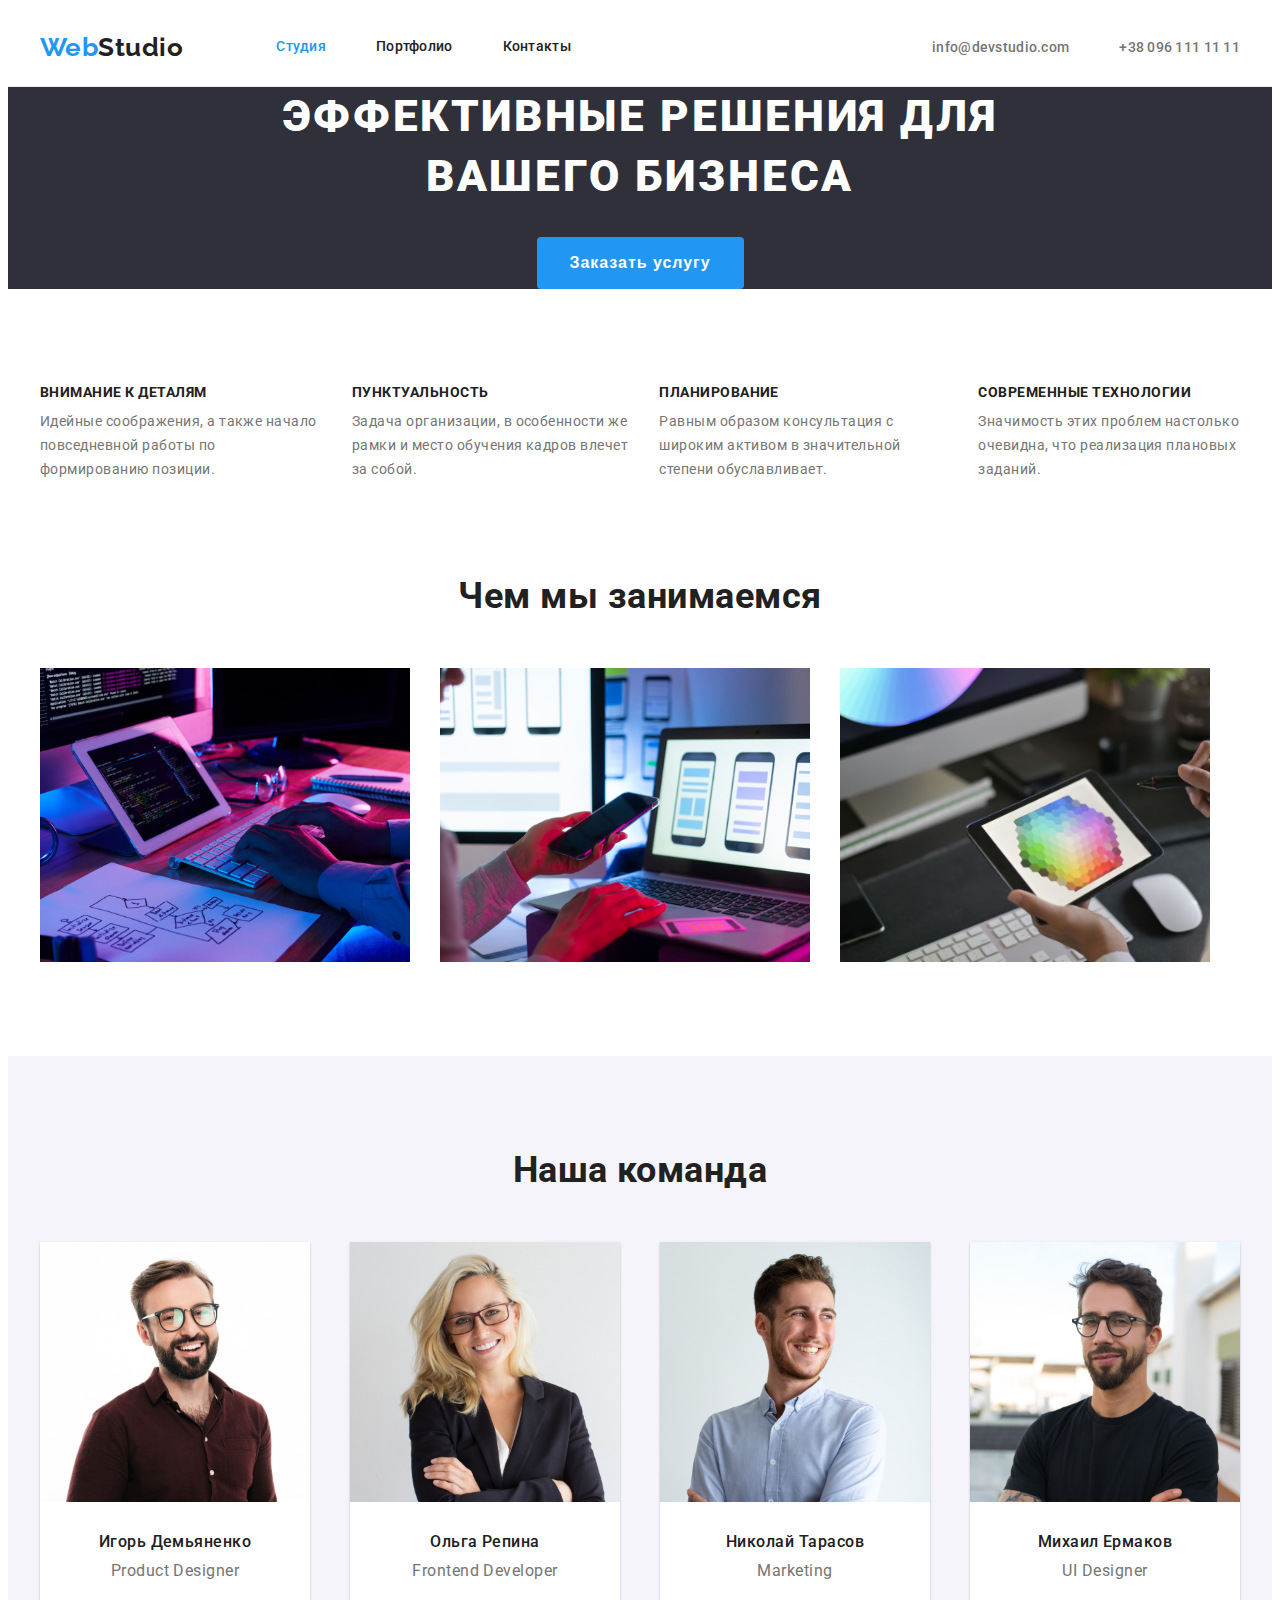
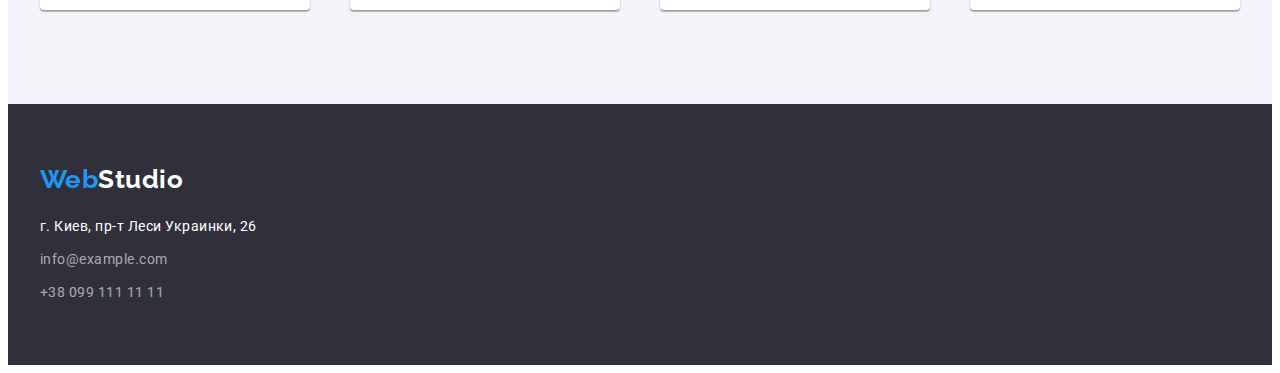
==== commit 0d0f60c5: "Пофиксил карточки" ====
--- a/index.html
+++ b/index.html
@@ -53,8 +53,13 @@
     <main>
       <!--Герой-->
       <section class="hero">
-        <h1 class="hero-title">Эффективные решения для вашего бизнеса</h1>
-        <button class="hero-button">Заказать услугу</button>
+        <div class="container">
+          <h1 class="hero-title">
+            Эффективные решения для<br />
+            вашего бизнеса
+          </h1>
+          <button class="hero-button">Заказать услугу</button>
+        </div>
       </section>
 
       <section class="section-advant">
@@ -101,7 +106,7 @@
         <div class="container">
           <h2 class="section-title desc">Чем мы занимаемся</h2>
           <ul class="link-flex ul">
-            <li>
+            <li class="item-link">
               <a href=""
                 ><img
                   src="./images/img.svg"
@@ -110,7 +115,7 @@
                   height="294"
               /></a>
             </li>
-            <li>
+            <li class="item-link">
               <a href=""
                 ><img
                   src="./images/img(1).svg"
@@ -119,7 +124,7 @@
                   height="294"
               /></a>
             </li>
-            <li>
+            <li class="item-link">
               <a href=""
                 ><img
                   src="./images/img(2).svg"
@@ -147,8 +152,10 @@
                 width="270"
                 height="260"
               />
+              <!-- <div class="card"> -->
               <h3 class="section-title section-name">Игорь Демьяненко</h3>
               <p class="section-text section-work">Product Designer</p>
+              <!-- </div> -->
             </li>
             <li class="flex">
               <img
--- a/css/styles.css
+++ b/css/styles.css
@@ -28,8 +28,14 @@
   letter-spacing: 0.03em;
 }
 
+img {
+  display: block;
+  max-width: 100%;
+  height: auto;
+}
+
 header {
-  border: 1px solid #ececec;
+  border-bottom: 1px solid #ececec;
 }
 
 a {
@@ -142,6 +148,12 @@
 }
 
 .hero-title {
+  /* display: flex;
+  margin-left: auto;
+  margin-right: auto;
+
+  max-width: 696px; */
+
   margin-top: 0;
   margin-bottom: 30px;
 
@@ -166,12 +178,7 @@
   font-weight: 700;
   font-size: 16px;
   line-height: 1.87;
-  display: flex;
-  align-items: center;
   letter-spacing: 0.06em;
-
-  display: inline-block;
-  text-align: center;
 
   cursor: pointer;
 }
@@ -245,7 +252,7 @@
   margin: -15px;
 }
 
-.link-flex > li {
+.link-flex .item-link {
   margin: 15px;
 }
 
@@ -260,7 +267,7 @@
   color: var(--primary-text-color);
   font-weight: 500;
   font-size: 16px;
-  line-height: 1.9;
+  line-height: 1.19;
   text-align: center;
 }
 
@@ -286,11 +293,10 @@
 
 .command-flex {
   display: flex;
-  margin: -15px;
+  justify-content: space-between;
 }
 
 .container .flex {
-  margin: 15px;
   width: 270px;
 
   background-color: var(--primary-white-color);
@@ -303,6 +309,8 @@
 
 .footer {
   padding: 0;
+  padding-top: 60px;
+  padding-bottom: 60px;
 
   background-color: var(--secondary-color);
 }
@@ -314,14 +322,14 @@
 
 .address {
   padding: 0;
-  padding-bottom: 60px;
 
   font-style: normal;
 }
 
 .nav-link-logo.footer {
   margin: 0px;
-  padding-top: 60px;
+  padding: 0;
+
   margin-bottom: 20px;
   display: inline-block;
 
@@ -446,10 +454,6 @@
   margin: 15px;
 }
 
-.pic {
-  display: block;
-}
-
 .cards {
   display: block;
   padding: 20px 24px;
